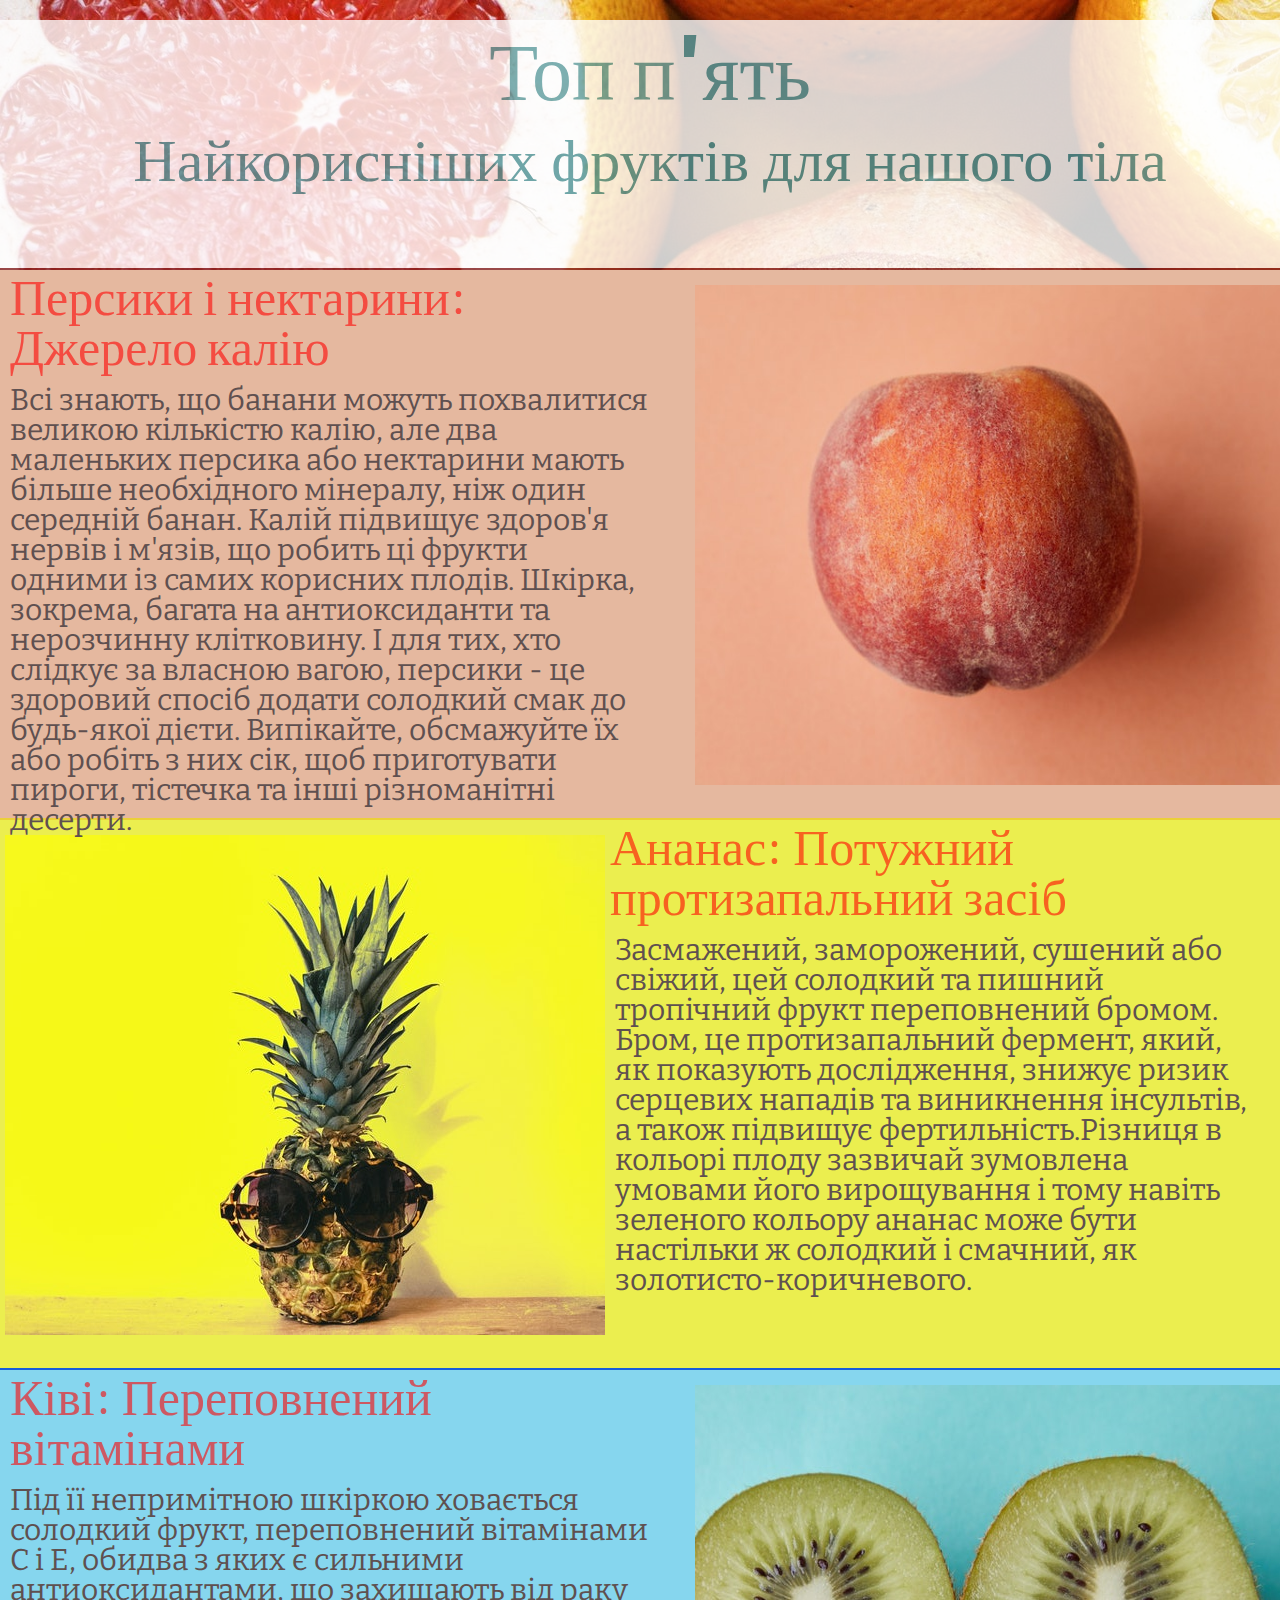
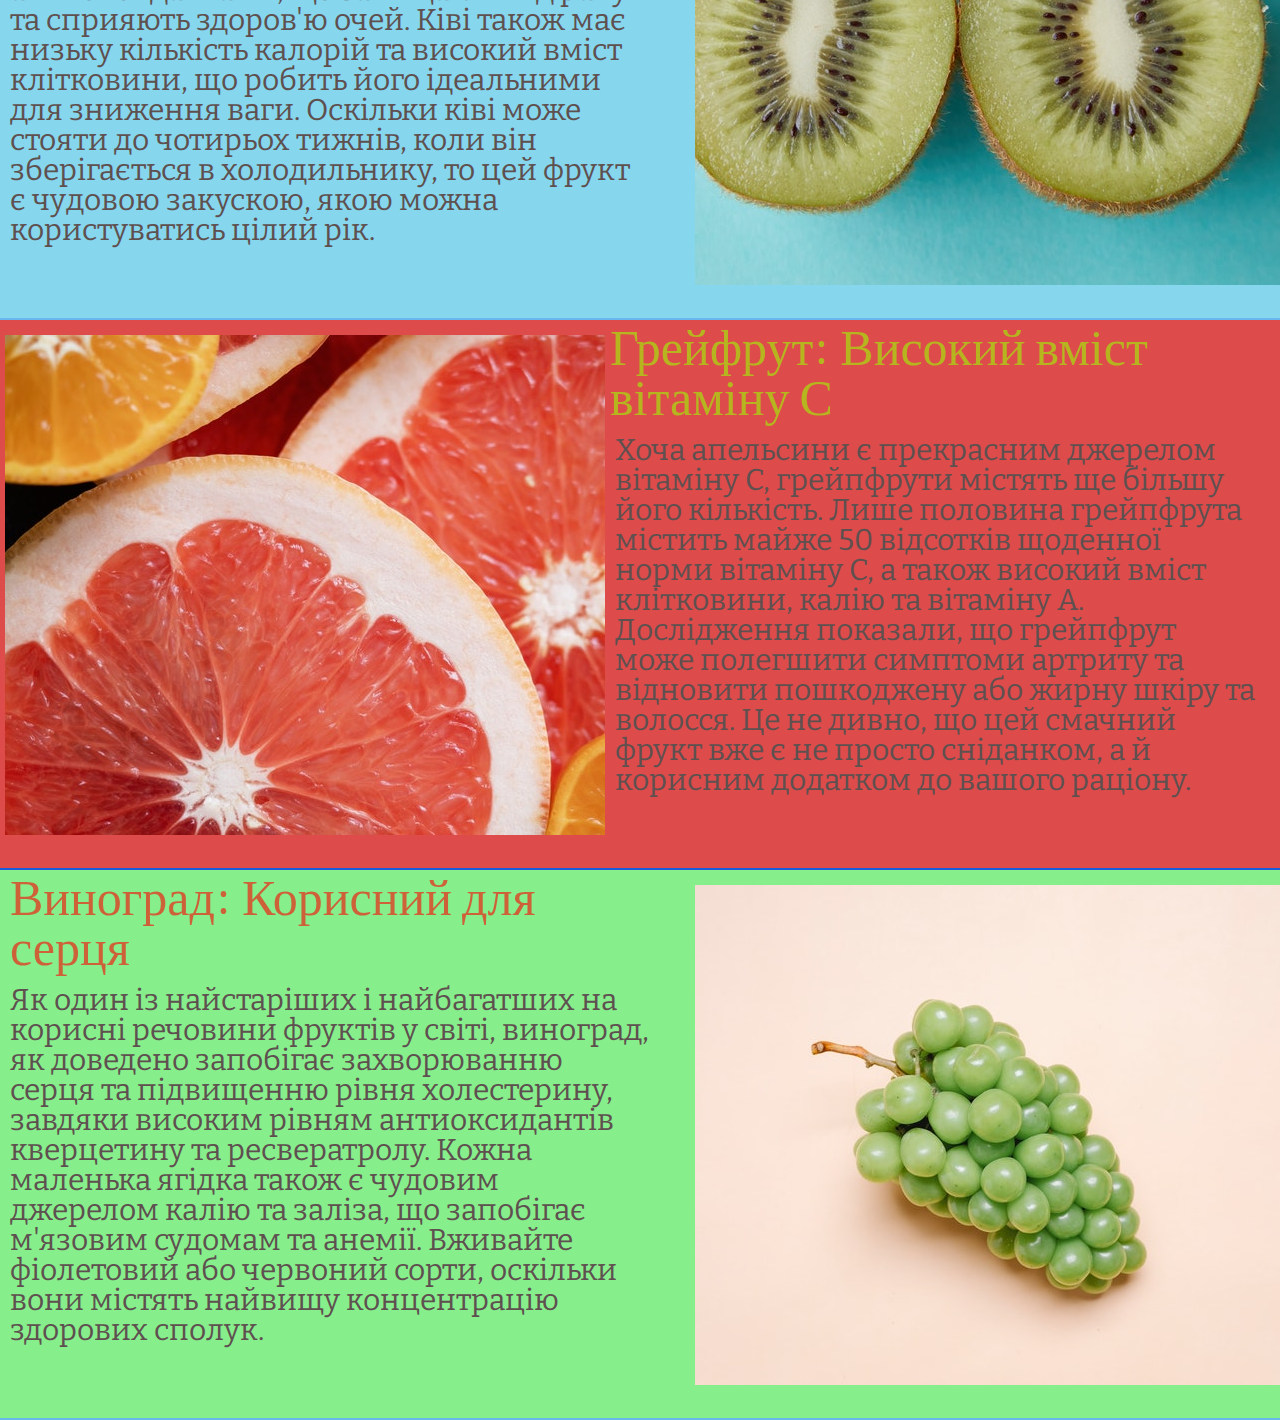
==== index.html @ 82b651b4 "First HTML file" ====
<!DOCTYPE html>
<html lang="en">
<head>
    <meta charset="UTF-8">
    <meta http-equiv="X-UA-Compatible" content="IE=edge">
    <meta name="viewport" content="width=device-width, initial-scale=1.0">
    <title>Document</title>
    <link rel="preconnect" href="https://fonts.googleapis.com">
    <link rel="preconnect" href="https://fonts.gstatic.com" crossorigin>
    <link href="https://fonts.googleapis.com/css2?family=Barlow:wght@300&family=Bitter:wght@300&family=Cabin:ital@1&family=Mochiy+Pop+One&display=swap" rel="stylesheet">
    <link rel="stylesheet" href="./css/style.css">
</head>
<body>
        <div class="header">
            <p class="top">Топ п'ять</p>
            <p class="bottom">Найкорисніших фруктів для нашого тіла</p>
        </div>

        <div class="beginning">
            <img src="../img/peach3.jpg" align="right" alt="peach" class="peach">
            <div class="beginning_p">
                <p class="beginning_peach">Персики і нектарини: Джерело калію</p>
                <p class="beginning_text">Всі знають, що банани можуть похвалитися великою кількістю калію, але два маленьких персика або нектарини мають більше необхідного мінералу, ніж один середній банан. Калій підвищує здоров'я нервів і м'язів, що робить ці фрукти одними із самих корисних плодів. Шкірка, зокрема, багата на антиоксиданти та нерозчинну клітковину. І для тих, хто слідкує за власною вагою, персики - це здоровий спосіб додати солодкий смак до будь-якої дієти. Випікайте, обсмажуйте їх або робіть з них сік, щоб приготувати пироги, тістечка та інші різноманітні десерти.</p>
            </div>
        </div>

        <div class="beginning_2">
            <img src="../img/pyapple2.jpg" align="left" alt="pyapple" class="pyapple">
            <div class="beginning_p_2">
                <p class="beginning_pyapple">Ананас: Потужний протизапальний засіб</p>
                <p class="beginning_text">Засмажений, заморожений, сушений або свіжий, цей солодкий та пишний тропічний фрукт переповнений бромом. Бром, це протизапальний фермент, який, як показують дослідження, знижує ризик серцевих нападів та виникнення інсультів, а також підвищує фертильність.Різниця в кольорі плоду зазвичай зумовлена умовами його вирощування і тому навіть зеленого кольору ананас може бути настільки ж солодкий і смачний, як золотисто-коричневого.</p>
            </div>
        </div>

        <div class="beginning_3">
            <img src="../img/kiwi.jpg" align="right" alt="kiwi" class="peach">
            <div class="beginning_p">
                <p class="beginning_peach">Ківі: Переповнений вітамінами</p>
                <p class="beginning_text">Під її непримітною шкіркою ховається солодкий фрукт, переповнений вітамінами С і Е, обидва з яких є сильними антиоксидантами, що захищають від раку та сприяють здоров'ю очей. Ківі також має низьку кількість калорій та високий вміст клітковини, що робить його ідеальними для зниження ваги. Оскільки ківі може стояти до чотирьох тижнів, коли він зберігається в холодильнику, то цей фрукт є чудовою закускою, якою можна користуватись цілий рік.</p>
            </div>
        </div>

        <div class="beginning_4">
            <img src="../img/grapefruit.jpg" align="left" alt="grapefruit" class="pyapple">
            <div class="beginning_p_2">
                <p class="beginning_grapefruit">Грейфрут: Високий вміст вітаміну С</p>
                <p class="beginning_text">Хоча апельсини є прекрасним джерелом вітаміну С, грейпфрути містять ще більшу його кількість. Лише половина грейпфрута містить майже 50 відсотків щоденної норми вітаміну С, а також високий вміст клітковини, калію та вітаміну А. Дослідження показали, що грейпфрут може полегшити симптоми артриту та відновити пошкоджену або жирну шкіру та волосся. Це не дивно, що цей смачний фрукт вже є не просто сніданком, а й корисним додатком до вашого раціону.</p>
            </div>
        </div>

        <div class="beginning_5">
            <img src="../img/Grape.jpg" align="right" alt="Grape" class="peach">
            <div class="beginning_p">
                <p class="beginning_peach">Виноград: Корисний для серця</p>
                <p class="beginning_text">Як один із найстаріших і найбагатших на корисні речовини фруктів у світі, виноград, як доведено запобігає захворюванню серця та підвищенню рівня холестерину, завдяки високим рівням антиоксидантів кверцетину та ресвератролу. Кожна маленька ягідка також є чудовим джерелом калію та заліза, що запобігає м'язовим судомам та анемії. Вживайте фіолетовий або червоний сорти, оскільки вони містять найвищу концентрацію здорових сполук.</p>
            </div>
        </div>

</body>
</html>
---- css/style.css ----
*{     /*Внутрішні та зовнішні відступи*/
    padding: 0;
    margin: 0;
    border: 0;
}

*,*::before,*::after{  /*Міняє підрахунок ширини блока так щоб нам було краще верстати*/
    -moz-box-sizing: border-box;
    -webkit-box-sizing: border-box;
    box-sizing: border-box;
}

:focus,:active{outline: none;}/*Забирає лінії обводки в деяких браузерах*/
a:focus,a:active{outline: none;}

nav,footer,head,aside{display: block;}/*Робить ці теги блочними*/

html,body{/*Вирівнює поведінку парвметрів шрифтів та елементів різних браузерів*/
    height: 100%;
    width: 100%;
    font-size: 100%;
    line-height: 1;
    font-size: 14px;
    -ms-text-size-adjust: 100%;
    -moz-text-size-adjust: 100%;
    -webkit-text-size-adjust: 100%;
}

input,button,textarea{font-family: inherit;}/*Для наслідування шрифтів*/

input::-ms-clear{display: none;}
button{cursor: pointer;}
button::-moz-focus-inner{padding: 0;border: 0;}
a,a:visited{text-decoration: none;}
a:hover{text-decoration: none;}
ul li{list-style: none;}
img{vertical-align: top;}
h1,h2,h3,h4,h5,h6{font-size: inherit;font-weight: 400;}






body{
    background: url(../img/frukt_dackground.jpg) repeat;
}


.header{
    width: 1300px;
    height: 250px;
    background-color: hsl(0, 0%, 100%);
    border-bottom: 2px solid rgb(131, 31, 31);
    margin: 20px auto 0 auto;
    opacity: 80%;
}

.top{
    text-align: center;
    font-size: 80px;
    font-family: "Mochiy Pop One";
    color: cadetblue;
    padding: 5px 0 25px 0;
}

.bottom{
    text-align: center;
    font-size: 60px;
    font-family: "Cabin";
    color: rgb(78, 147, 150);
}

.beginning{
    width: 1300px;
    height: 550px;
    background-color: hsl(22, 57%, 76%);
    margin: 0 auto 0 auto;
    border-bottom: 2px solid rgb(235, 208, 56);
}

.beginning_peach{
    font-size: 50px;
    font-family: "barlow";
    margin: 0px 0px 15px 10px;
    color: #ff000096;
}

.peach{
    width: 600px;
    height: 500px;
    margin-right: 5px;
    margin-top: 15px;
}

.beginning_p{
    width: 650px;
    height: 400px;
}

.beginning_text{
    font-size: 30px;
    margin: 0px 0px 15px 10px;
    font-family: "bitter";
    color: rgb(95, 80, 80);

}

.pyapple{
    width: 600px;
    height: 500px;
    margin-left: 5px;
    margin-top: 15px;
}

.beginning_2{
    width: 1300px;
    height: 550px;
    background-color: hsl(61, 82%, 62%);
    margin: 0 auto 0 auto;
    border-bottom: 2px solid rgb(23, 92, 219);
}

.beginning_p_2{
    display: flow-root;
    width: 650px;
    height: 400px;
}

.beginning_pyapple{
    font-size: 50px;
    font-family: "barlow";
    margin: 0px 10px 15px 5px;
    color: #ff000096;
}

.beginning_3{
    width: 1300px;
    height: 550px;
    background-color: hsl(194, 76%, 73%);
    margin: 0 auto 0 auto;
    border-bottom: 2px solid rgb(104, 184, 238);
}

.beginning_4{
    width: 1300px;
    height: 550px;
    background-color: hsl(0, 68%, 58%);
    margin: 0 auto 0 auto;
    border-bottom: 2px solid rgb(23, 92, 219);
}

.beginning_grapefruit{
    font-size: 50px;
    font-family: "barlow";
    margin: 0px 10px 15px 5px;
    color: #9dff0096;
}

.beginning_5{
    width: 1300px;
    height: 550px;
    background-color: hsl(123, 75%, 73%);
    margin: 0 auto 0 auto;
    border-bottom: 2px solid rgb(104, 184, 238);
}
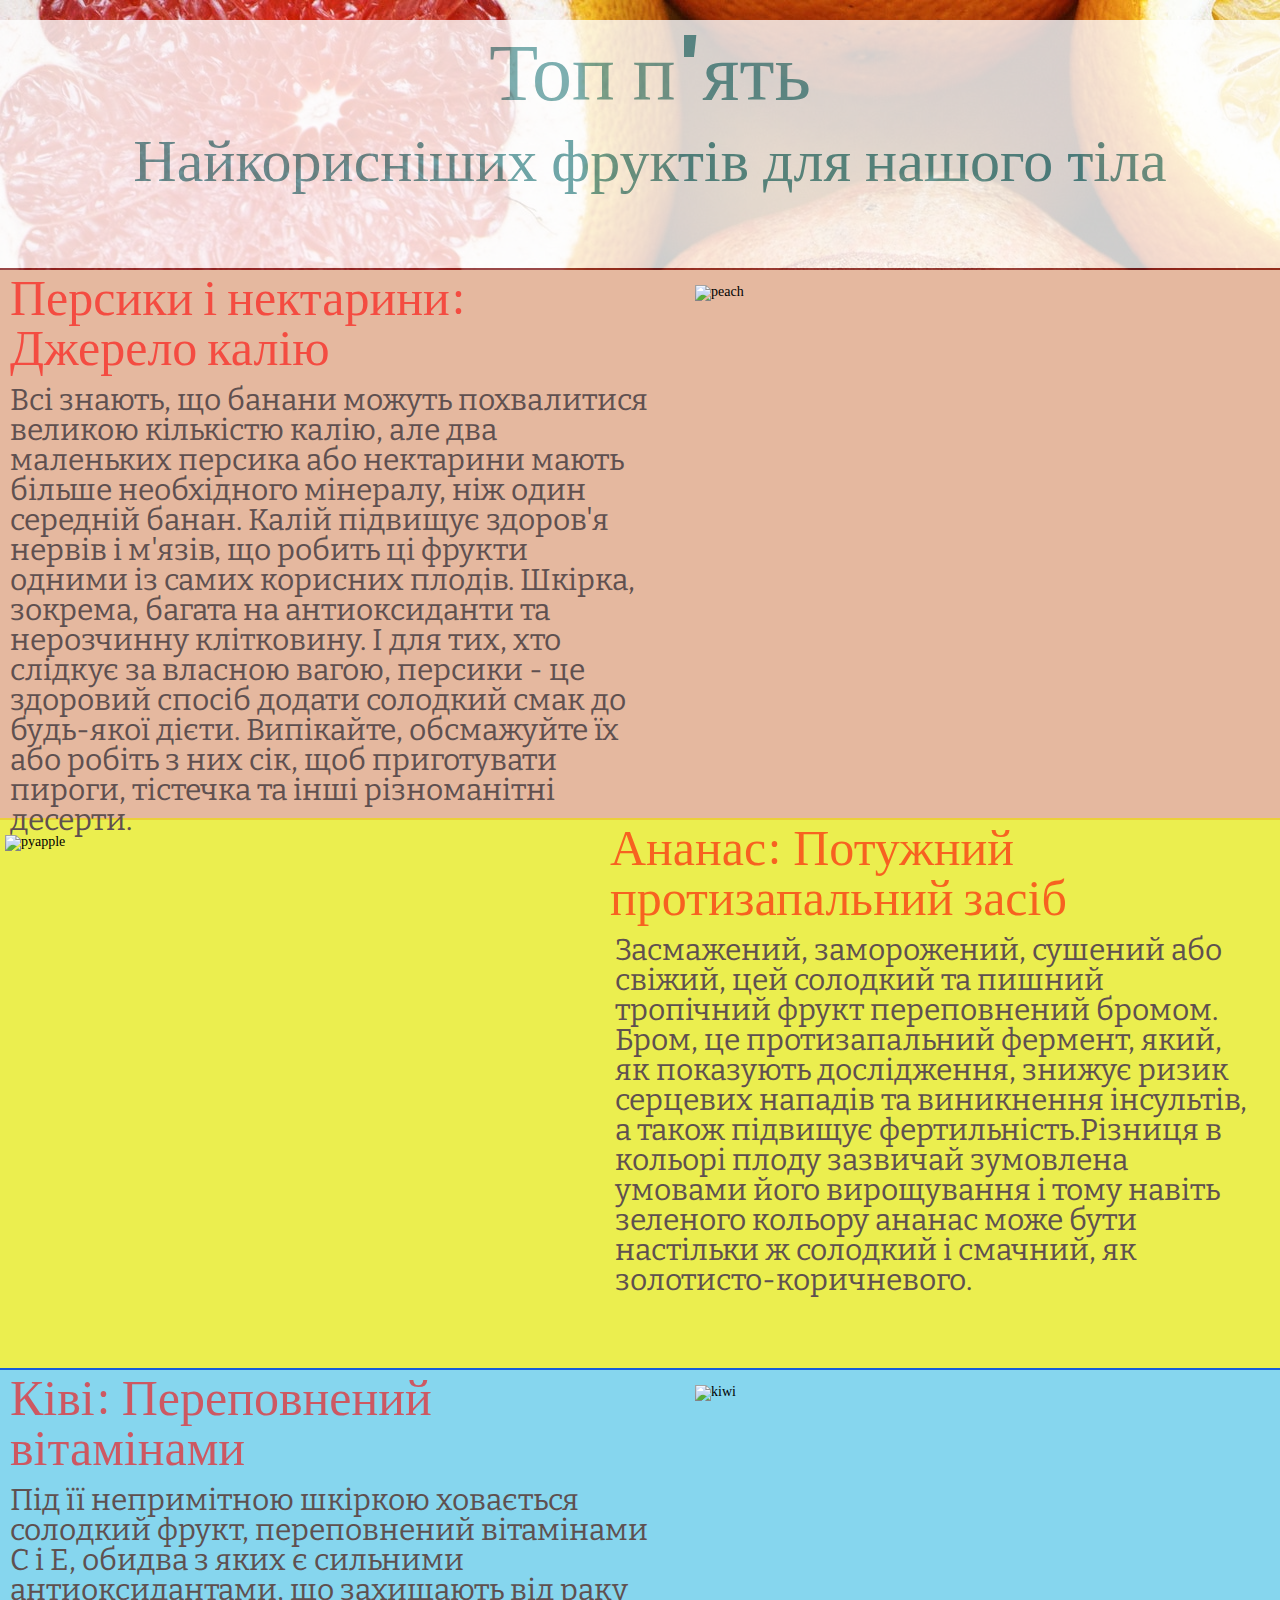
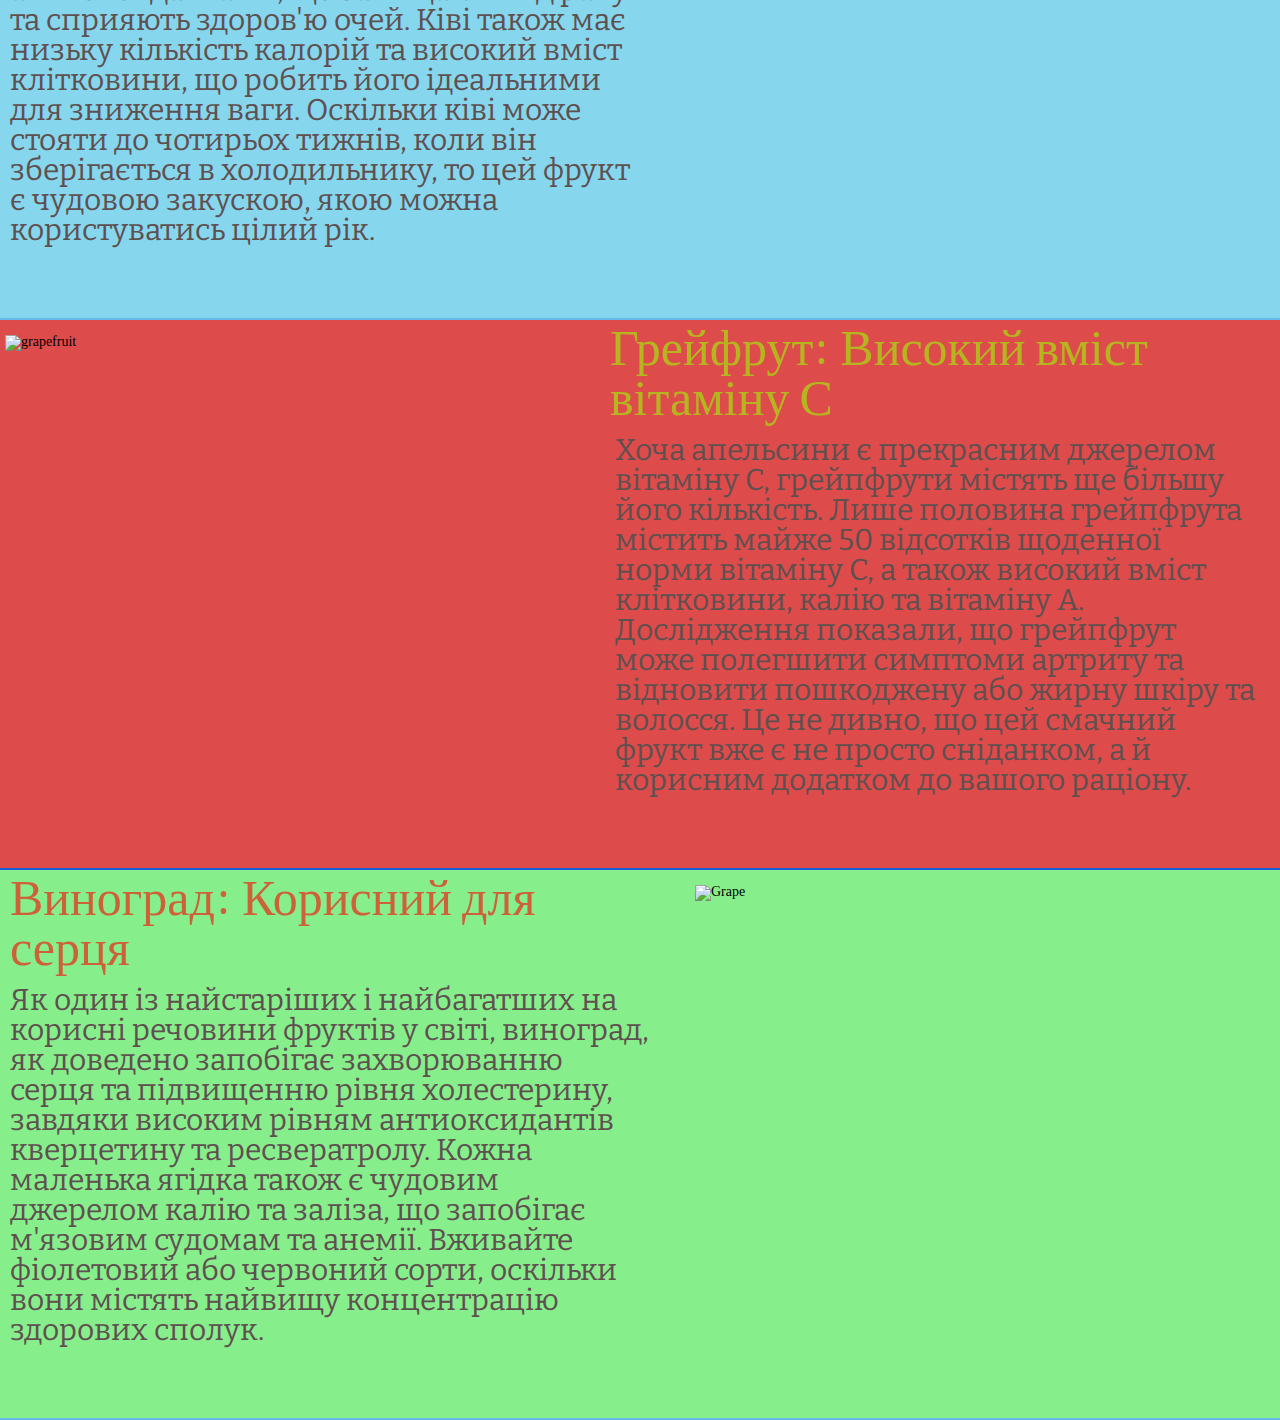
==== commit fb900e7c: "fixed img" ====
--- a/index.html
+++ b/index.html
@@ -17,7 +17,7 @@
         </div>
 
         <div class="beginning">
-            <img src="../img/peach3.jpg" align="right" alt="peach" class="peach">
+            <img src="../HomeWork2_HTML/img/peach3.jpg" align="right" alt="peach" class="peach">
             <div class="beginning_p">
                 <p class="beginning_peach">Персики і нектарини: Джерело калію</p>
                 <p class="beginning_text">Всі знають, що банани можуть похвалитися великою кількістю калію, але два маленьких персика або нектарини мають більше необхідного мінералу, ніж один середній банан. Калій підвищує здоров'я нервів і м'язів, що робить ці фрукти одними із самих корисних плодів. Шкірка, зокрема, багата на антиоксиданти та нерозчинну клітковину. І для тих, хто слідкує за власною вагою, персики - це здоровий спосіб додати солодкий смак до будь-якої дієти. Випікайте, обсмажуйте їх або робіть з них сік, щоб приготувати пироги, тістечка та інші різноманітні десерти.</p>
@@ -25,7 +25,7 @@
         </div>
 
         <div class="beginning_2">
-            <img src="../img/pyapple2.jpg" align="left" alt="pyapple" class="pyapple">
+            <img src="../HomeWork2_HTML/img/pyapple2.jpg" align="left" alt="pyapple" class="pyapple">
             <div class="beginning_p_2">
                 <p class="beginning_pyapple">Ананас: Потужний протизапальний засіб</p>
                 <p class="beginning_text">Засмажений, заморожений, сушений або свіжий, цей солодкий та пишний тропічний фрукт переповнений бромом. Бром, це протизапальний фермент, який, як показують дослідження, знижує ризик серцевих нападів та виникнення інсультів, а також підвищує фертильність.Різниця в кольорі плоду зазвичай зумовлена умовами його вирощування і тому навіть зеленого кольору ананас може бути настільки ж солодкий і смачний, як золотисто-коричневого.</p>
@@ -33,7 +33,7 @@
         </div>
 
         <div class="beginning_3">
-            <img src="../img/kiwi.jpg" align="right" alt="kiwi" class="peach">
+            <img src="..//HomeWork2_HTML/img/kiwi.jpg" align="right" alt="kiwi" class="peach">
             <div class="beginning_p">
                 <p class="beginning_peach">Ківі: Переповнений вітамінами</p>
                 <p class="beginning_text">Під її непримітною шкіркою ховається солодкий фрукт, переповнений вітамінами С і Е, обидва з яких є сильними антиоксидантами, що захищають від раку та сприяють здоров'ю очей. Ківі також має низьку кількість калорій та високий вміст клітковини, що робить його ідеальними для зниження ваги. Оскільки ківі може стояти до чотирьох тижнів, коли він зберігається в холодильнику, то цей фрукт є чудовою закускою, якою можна користуватись цілий рік.</p>
@@ -41,7 +41,7 @@
         </div>
 
         <div class="beginning_4">
-            <img src="../img/grapefruit.jpg" align="left" alt="grapefruit" class="pyapple">
+            <img src="..//HomeWork2_HTML/img/grapefruit.jpg" align="left" alt="grapefruit" class="pyapple">
             <div class="beginning_p_2">
                 <p class="beginning_grapefruit">Грейфрут: Високий вміст вітаміну С</p>
                 <p class="beginning_text">Хоча апельсини є прекрасним джерелом вітаміну С, грейпфрути містять ще більшу його кількість. Лише половина грейпфрута містить майже 50 відсотків щоденної норми вітаміну С, а також високий вміст клітковини, калію та вітаміну А. Дослідження показали, що грейпфрут може полегшити симптоми артриту та відновити пошкоджену або жирну шкіру та волосся. Це не дивно, що цей смачний фрукт вже є не просто сніданком, а й корисним додатком до вашого раціону.</p>
@@ -49,7 +49,7 @@
         </div>
 
         <div class="beginning_5">
-            <img src="../img/Grape.jpg" align="right" alt="Grape" class="peach">
+            <img src="..//HomeWork2_HTML/img/Grape.jpg" align="right" alt="Grape" class="peach">
             <div class="beginning_p">
                 <p class="beginning_peach">Виноград: Корисний для серця</p>
                 <p class="beginning_text">Як один із найстаріших і найбагатших на корисні речовини фруктів у світі, виноград, як доведено запобігає захворюванню серця та підвищенню рівня холестерину, завдяки високим рівням антиоксидантів кверцетину та ресвератролу. Кожна маленька ягідка також є чудовим джерелом калію та заліза, що запобігає м'язовим судомам та анемії. Вживайте фіолетовий або червоний сорти, оскільки вони містять найвищу концентрацію здорових сполук.</p>
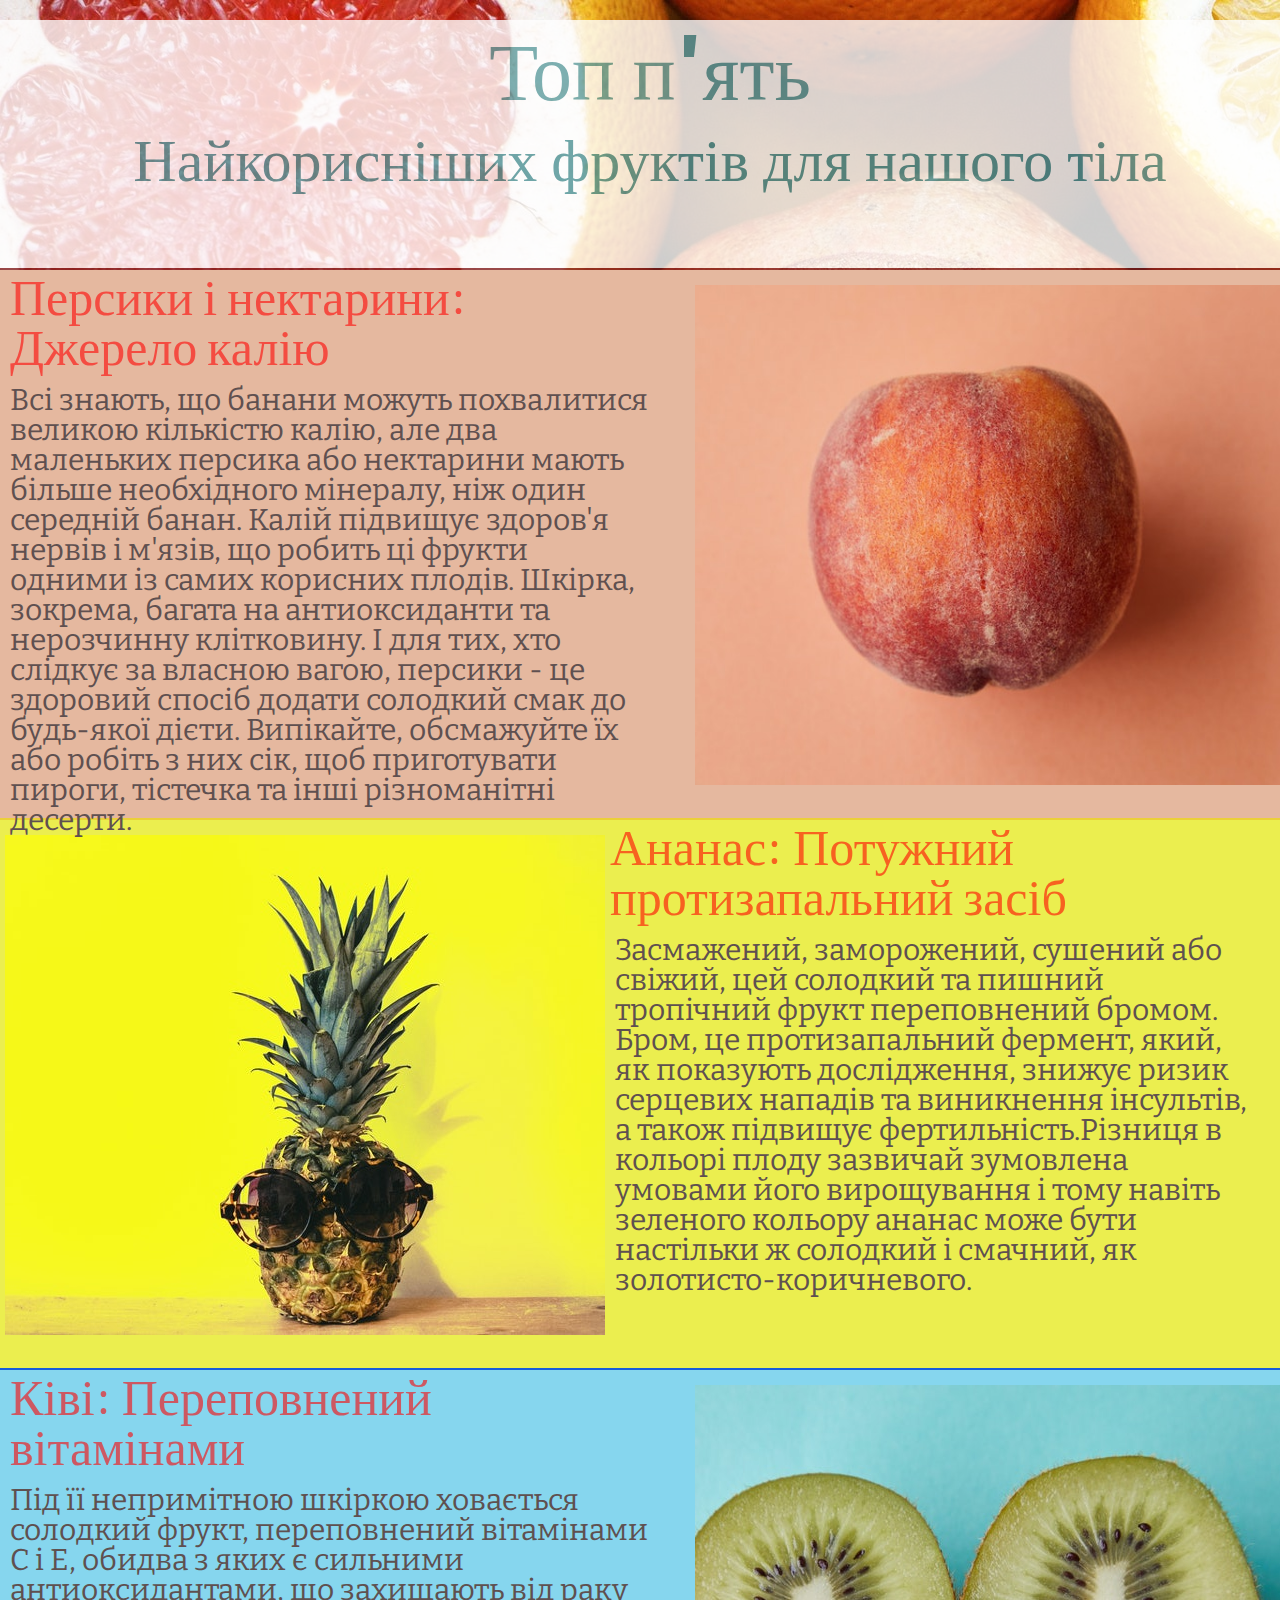
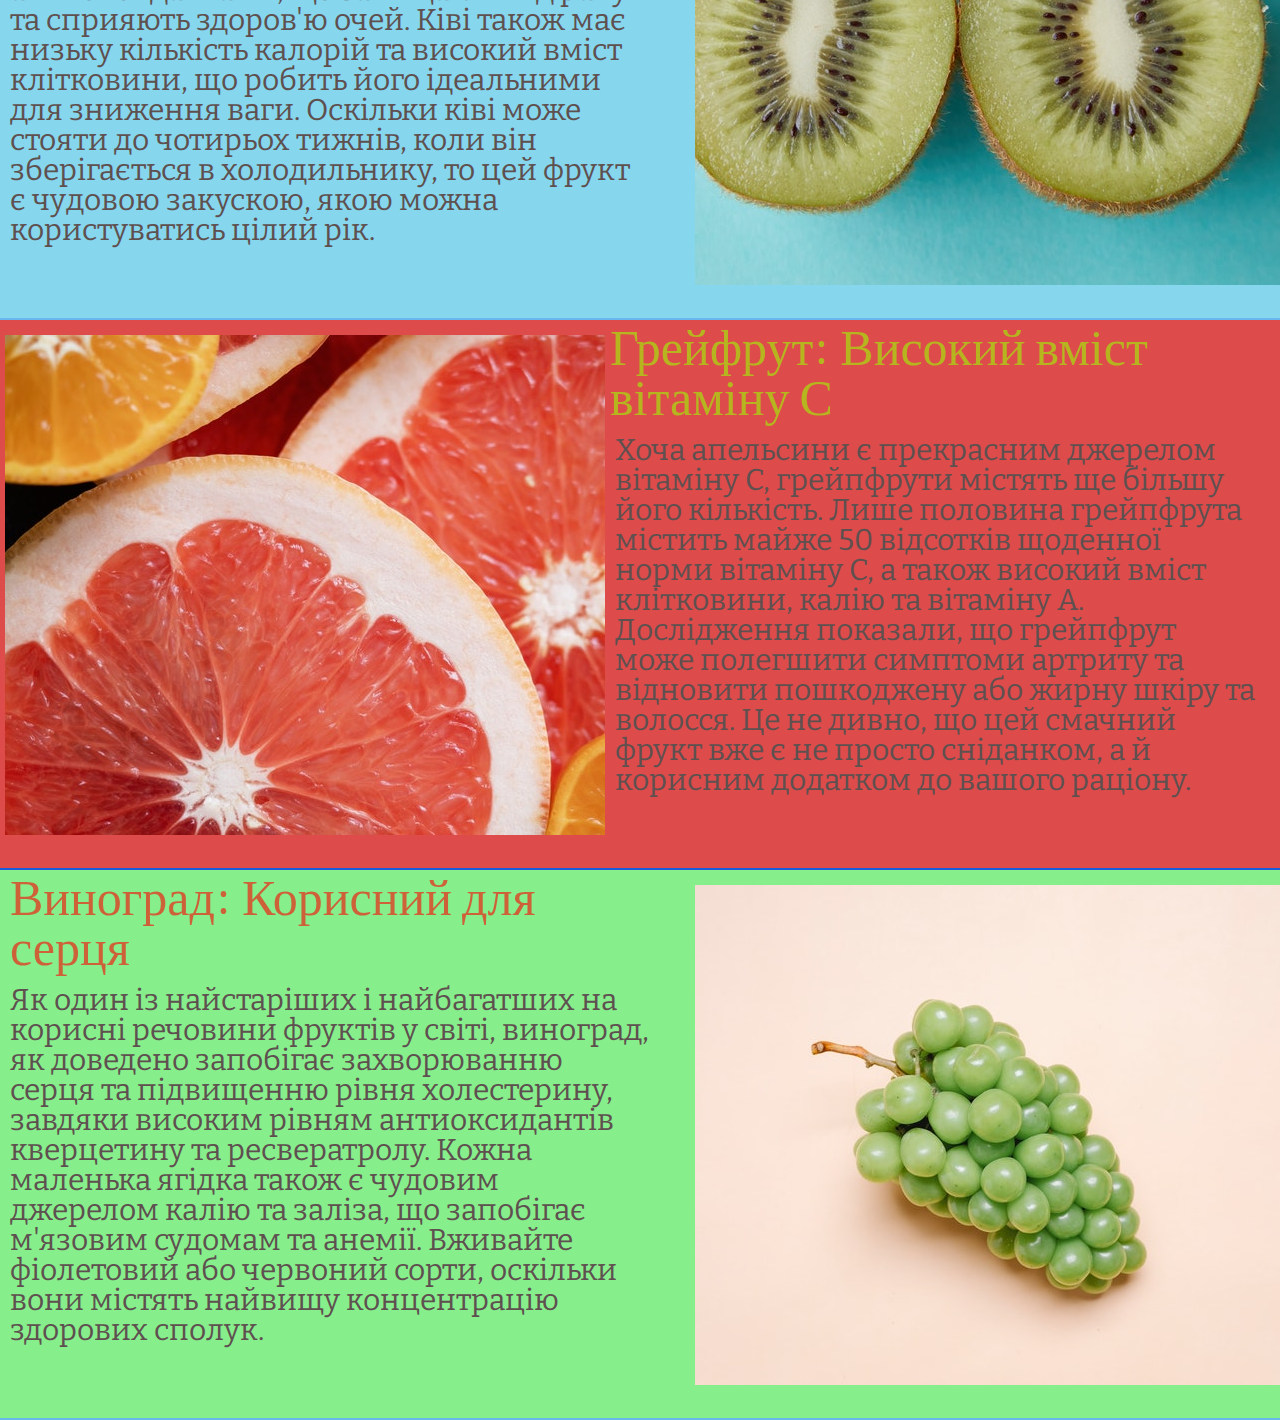
==== commit 11193293: "fixed img" ====
--- a/index.html
+++ b/index.html
@@ -17,7 +17,7 @@
         </div>
 
         <div class="beginning">
-            <img src="../HomeWork2_HTML/img/peach3.jpg" align="right" alt="peach" class="peach">
+            <img src="img/peach3.jpg" align="right" alt="peach" class="peach">
             <div class="beginning_p">
                 <p class="beginning_peach">Персики і нектарини: Джерело калію</p>
                 <p class="beginning_text">Всі знають, що банани можуть похвалитися великою кількістю калію, але два маленьких персика або нектарини мають більше необхідного мінералу, ніж один середній банан. Калій підвищує здоров'я нервів і м'язів, що робить ці фрукти одними із самих корисних плодів. Шкірка, зокрема, багата на антиоксиданти та нерозчинну клітковину. І для тих, хто слідкує за власною вагою, персики - це здоровий спосіб додати солодкий смак до будь-якої дієти. Випікайте, обсмажуйте їх або робіть з них сік, щоб приготувати пироги, тістечка та інші різноманітні десерти.</p>
@@ -25,7 +25,7 @@
         </div>
 
         <div class="beginning_2">
-            <img src="../HomeWork2_HTML/img/pyapple2.jpg" align="left" alt="pyapple" class="pyapple">
+            <img src="img/pyapple2.jpg" align="left" alt="pyapple" class="pyapple">
             <div class="beginning_p_2">
                 <p class="beginning_pyapple">Ананас: Потужний протизапальний засіб</p>
                 <p class="beginning_text">Засмажений, заморожений, сушений або свіжий, цей солодкий та пишний тропічний фрукт переповнений бромом. Бром, це протизапальний фермент, який, як показують дослідження, знижує ризик серцевих нападів та виникнення інсультів, а також підвищує фертильність.Різниця в кольорі плоду зазвичай зумовлена умовами його вирощування і тому навіть зеленого кольору ананас може бути настільки ж солодкий і смачний, як золотисто-коричневого.</p>
@@ -33,7 +33,7 @@
         </div>
 
         <div class="beginning_3">
-            <img src="..//HomeWork2_HTML/img/kiwi.jpg" align="right" alt="kiwi" class="peach">
+            <img src="img/kiwi.jpg" align="right" alt="kiwi" class="peach">
             <div class="beginning_p">
                 <p class="beginning_peach">Ківі: Переповнений вітамінами</p>
                 <p class="beginning_text">Під її непримітною шкіркою ховається солодкий фрукт, переповнений вітамінами С і Е, обидва з яких є сильними антиоксидантами, що захищають від раку та сприяють здоров'ю очей. Ківі також має низьку кількість калорій та високий вміст клітковини, що робить його ідеальними для зниження ваги. Оскільки ківі може стояти до чотирьох тижнів, коли він зберігається в холодильнику, то цей фрукт є чудовою закускою, якою можна користуватись цілий рік.</p>
@@ -41,7 +41,7 @@
         </div>
 
         <div class="beginning_4">
-            <img src="..//HomeWork2_HTML/img/grapefruit.jpg" align="left" alt="grapefruit" class="pyapple">
+            <img src="img/grapefruit.jpg" align="left" alt="grapefruit" class="pyapple">
             <div class="beginning_p_2">
                 <p class="beginning_grapefruit">Грейфрут: Високий вміст вітаміну С</p>
                 <p class="beginning_text">Хоча апельсини є прекрасним джерелом вітаміну С, грейпфрути містять ще більшу його кількість. Лише половина грейпфрута містить майже 50 відсотків щоденної норми вітаміну С, а також високий вміст клітковини, калію та вітаміну А. Дослідження показали, що грейпфрут може полегшити симптоми артриту та відновити пошкоджену або жирну шкіру та волосся. Це не дивно, що цей смачний фрукт вже є не просто сніданком, а й корисним додатком до вашого раціону.</p>
@@ -49,7 +49,7 @@
         </div>
 
         <div class="beginning_5">
-            <img src="..//HomeWork2_HTML/img/Grape.jpg" align="right" alt="Grape" class="peach">
+            <img src="img/Grape.jpg" align="right" alt="Grape" class="peach">
             <div class="beginning_p">
                 <p class="beginning_peach">Виноград: Корисний для серця</p>
                 <p class="beginning_text">Як один із найстаріших і найбагатших на корисні речовини фруктів у світі, виноград, як доведено запобігає захворюванню серця та підвищенню рівня холестерину, завдяки високим рівням антиоксидантів кверцетину та ресвератролу. Кожна маленька ягідка також є чудовим джерелом калію та заліза, що запобігає м'язовим судомам та анемії. Вживайте фіолетовий або червоний сорти, оскільки вони містять найвищу концентрацію здорових сполук.</p>
